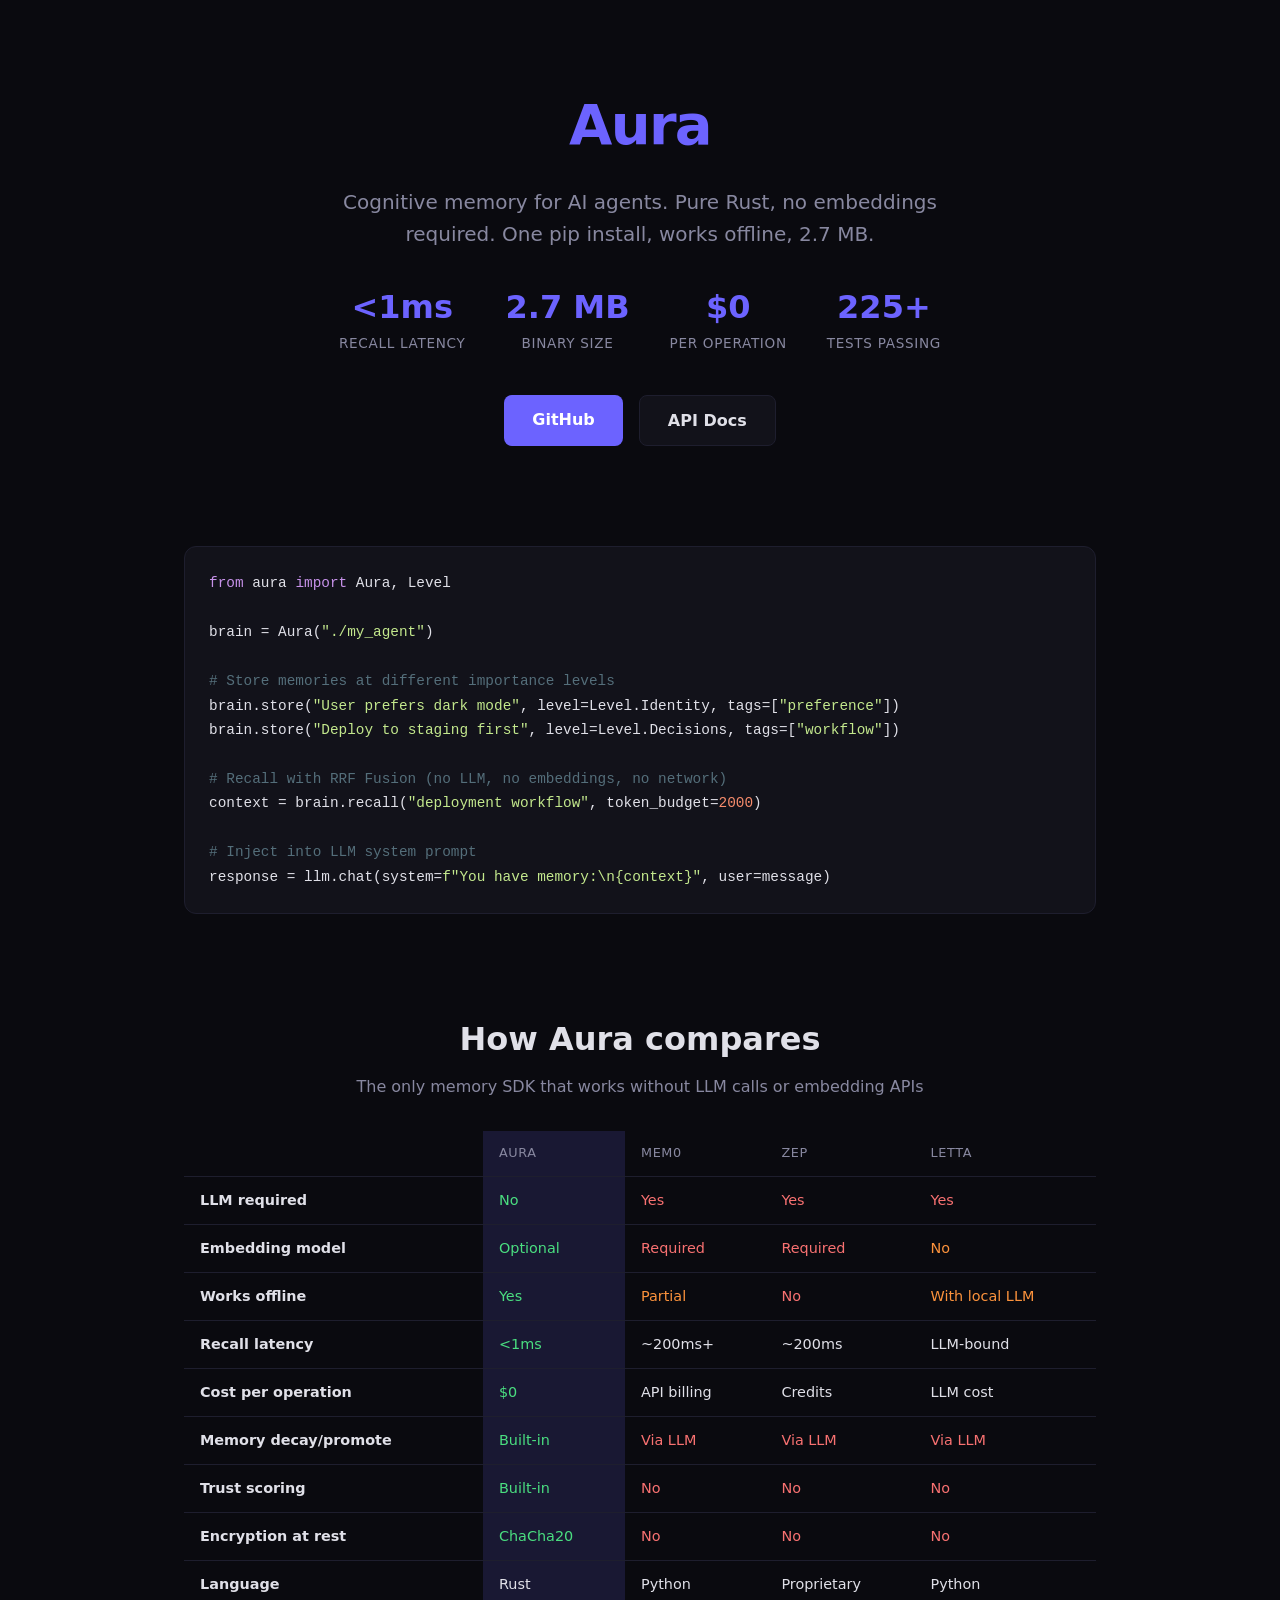
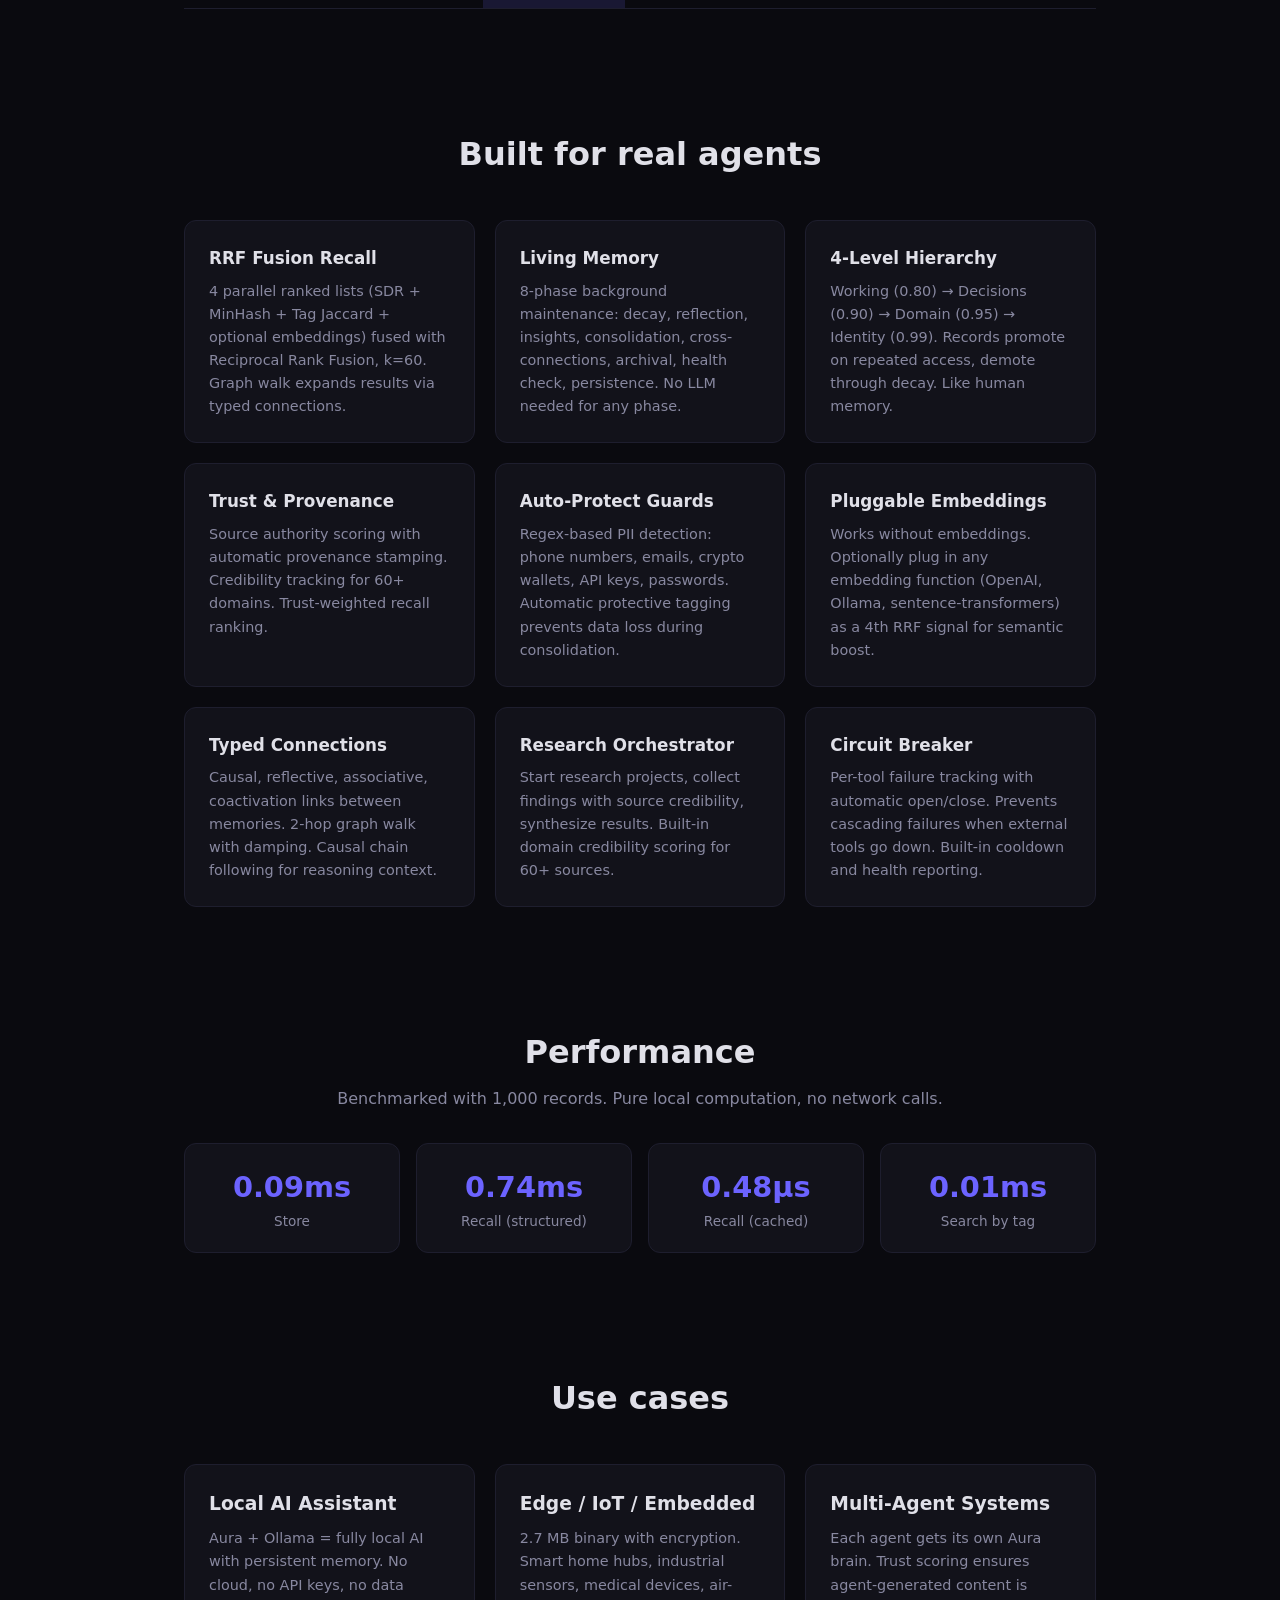
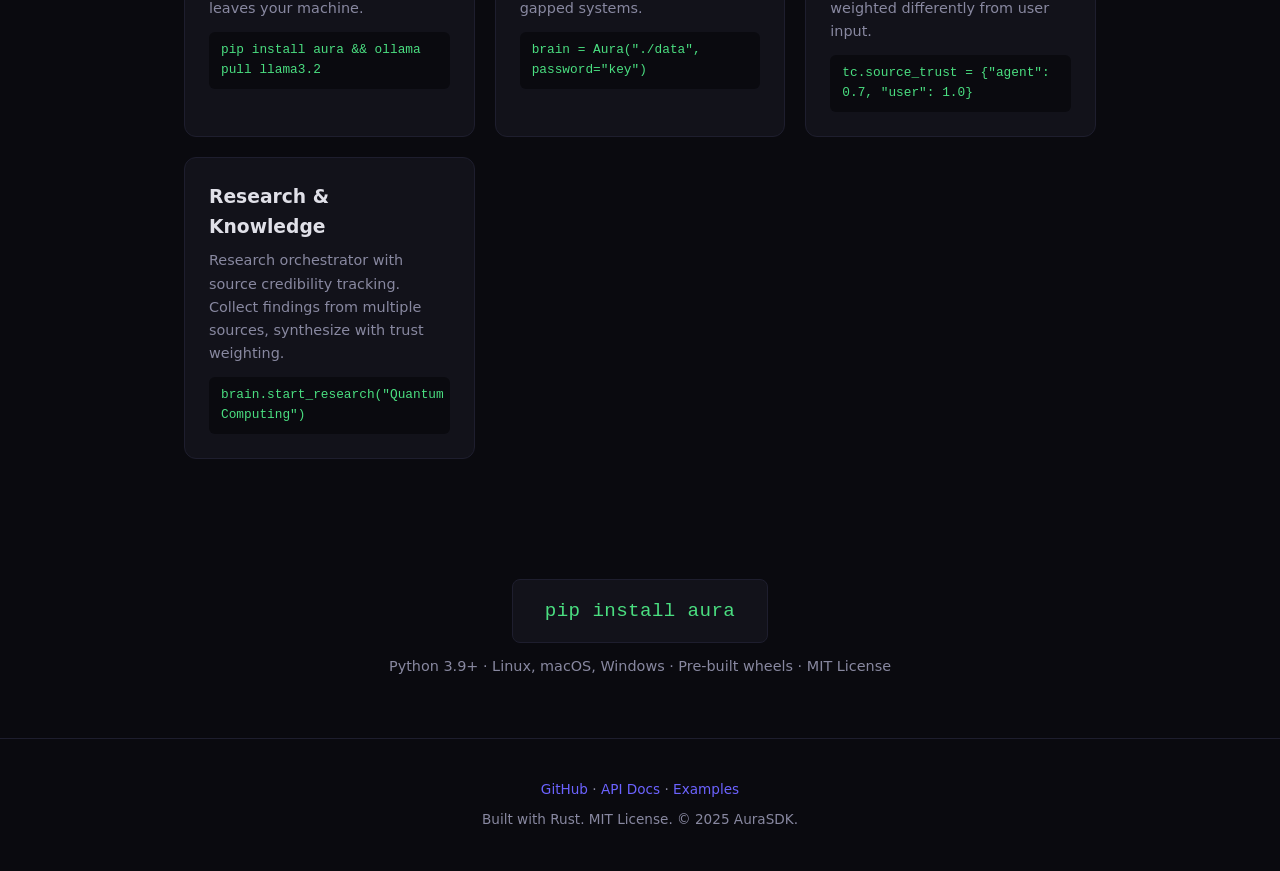
==== docs/index.html @ 0c887514 "Initial release: Aura — Cognitive memory for AI agents Pure Rust SDK with Python bindings (PyO3). No" ====
<!DOCTYPE html>
<html lang="en">
<head>
    <meta charset="UTF-8">
    <meta name="viewport" content="width=device-width, initial-scale=1.0">
    <title>Aura — Cognitive Memory for AI Agents</title>
    <meta name="description" content="Pure Rust memory SDK for AI agents. No LLM required. No embeddings. 2.7 MB binary. Works offline.">
    <style>
        :root {
            --bg: #0a0a0f;
            --surface: #12121a;
            --border: #1e1e2e;
            --text: #e0e0e8;
            --text-dim: #8888a0;
            --accent: #6c63ff;
            --accent-glow: rgba(108, 99, 255, 0.15);
            --green: #4ade80;
            --red: #f87171;
            --orange: #fb923c;
        }
        * { margin: 0; padding: 0; box-sizing: border-box; }
        body {
            font-family: -apple-system, BlinkMacSystemFont, 'Segoe UI', system-ui, sans-serif;
            background: var(--bg);
            color: var(--text);
            line-height: 1.6;
        }
        .container { max-width: 960px; margin: 0 auto; padding: 0 24px; }

        /* Hero */
        .hero {
            padding: 80px 0 60px;
            text-align: center;
        }
        .hero h1 {
            font-size: 3.5rem;
            font-weight: 700;
            letter-spacing: -0.03em;
            margin-bottom: 16px;
        }
        .hero h1 span { color: var(--accent); }
        .hero .subtitle {
            font-size: 1.25rem;
            color: var(--text-dim);
            max-width: 600px;
            margin: 0 auto 32px;
        }
        .hero-stats {
            display: flex;
            justify-content: center;
            gap: 40px;
            margin-bottom: 40px;
            flex-wrap: wrap;
        }
        .stat {
            text-align: center;
        }
        .stat .number {
            font-size: 2rem;
            font-weight: 700;
            color: var(--accent);
            font-variant-numeric: tabular-nums;
        }
        .stat .label {
            font-size: 0.85rem;
            color: var(--text-dim);
            text-transform: uppercase;
            letter-spacing: 0.05em;
        }
        .cta-row {
            display: flex;
            justify-content: center;
            gap: 16px;
            flex-wrap: wrap;
        }
        .btn {
            display: inline-block;
            padding: 12px 28px;
            border-radius: 8px;
            font-size: 1rem;
            font-weight: 600;
            text-decoration: none;
            transition: all 0.2s;
        }
        .btn-primary {
            background: var(--accent);
            color: #fff;
        }
        .btn-primary:hover { filter: brightness(1.15); }
        .btn-secondary {
            background: var(--surface);
            color: var(--text);
            border: 1px solid var(--border);
        }
        .btn-secondary:hover { border-color: var(--accent); }

        /* Code block */
        .code-section {
            padding: 40px 0;
        }
        pre {
            background: var(--surface);
            border: 1px solid var(--border);
            border-radius: 12px;
            padding: 24px;
            overflow-x: auto;
            font-size: 0.9rem;
            line-height: 1.7;
            font-family: 'JetBrains Mono', 'Fira Code', 'Cascadia Code', monospace;
        }
        .kw { color: #c792ea; }
        .fn { color: #82aaff; }
        .str { color: #c3e88d; }
        .cmt { color: #546e7a; }
        .num { color: #f78c6c; }

        /* Comparison table */
        .compare {
            padding: 60px 0;
        }
        .compare h2 {
            font-size: 2rem;
            text-align: center;
            margin-bottom: 8px;
        }
        .compare .sub {
            text-align: center;
            color: var(--text-dim);
            margin-bottom: 32px;
        }
        table {
            width: 100%;
            border-collapse: collapse;
            font-size: 0.9rem;
        }
        th, td {
            padding: 12px 16px;
            text-align: left;
            border-bottom: 1px solid var(--border);
        }
        th {
            color: var(--text-dim);
            font-weight: 500;
            font-size: 0.8rem;
            text-transform: uppercase;
            letter-spacing: 0.05em;
        }
        td:first-child { font-weight: 600; }
        .yes { color: var(--green); }
        .no { color: var(--red); }
        .partial { color: var(--orange); }
        .highlight-col {
            background: var(--accent-glow);
        }

        /* Features grid */
        .features {
            padding: 60px 0;
        }
        .features h2 {
            font-size: 2rem;
            text-align: center;
            margin-bottom: 40px;
        }
        .feature-grid {
            display: grid;
            grid-template-columns: repeat(auto-fit, minmax(280px, 1fr));
            gap: 20px;
        }
        .feature-card {
            background: var(--surface);
            border: 1px solid var(--border);
            border-radius: 12px;
            padding: 24px;
        }
        .feature-card h3 {
            font-size: 1.05rem;
            margin-bottom: 8px;
        }
        .feature-card p {
            color: var(--text-dim);
            font-size: 0.9rem;
        }

        /* Performance */
        .perf {
            padding: 60px 0;
        }
        .perf h2 {
            font-size: 2rem;
            text-align: center;
            margin-bottom: 8px;
        }
        .perf .sub {
            text-align: center;
            color: var(--text-dim);
            margin-bottom: 32px;
        }
        .perf-grid {
            display: grid;
            grid-template-columns: repeat(auto-fit, minmax(200px, 1fr));
            gap: 16px;
        }
        .perf-card {
            background: var(--surface);
            border: 1px solid var(--border);
            border-radius: 12px;
            padding: 20px;
            text-align: center;
        }
        .perf-card .value {
            font-size: 1.8rem;
            font-weight: 700;
            color: var(--accent);
            font-variant-numeric: tabular-nums;
        }
        .perf-card .metric {
            font-size: 0.85rem;
            color: var(--text-dim);
        }

        /* Use cases */
        .usecases {
            padding: 60px 0;
        }
        .usecases h2 {
            font-size: 2rem;
            text-align: center;
            margin-bottom: 40px;
        }
        .usecase-grid {
            display: grid;
            grid-template-columns: repeat(auto-fit, minmax(280px, 1fr));
            gap: 20px;
        }
        .usecase-card {
            background: var(--surface);
            border: 1px solid var(--border);
            border-radius: 12px;
            padding: 24px;
        }
        .usecase-card h3 {
            margin-bottom: 8px;
        }
        .usecase-card p {
            color: var(--text-dim);
            font-size: 0.9rem;
        }
        .usecase-card code {
            display: block;
            margin-top: 12px;
            background: var(--bg);
            padding: 8px 12px;
            border-radius: 6px;
            font-size: 0.8rem;
            font-family: 'JetBrains Mono', monospace;
            color: var(--green);
        }

        /* Footer */
        .footer {
            padding: 40px 0;
            text-align: center;
            color: var(--text-dim);
            font-size: 0.85rem;
            border-top: 1px solid var(--border);
        }
        .footer a { color: var(--accent); text-decoration: none; }
        .footer a:hover { text-decoration: underline; }

        /* Install banner */
        .install {
            padding: 60px 0;
            text-align: center;
        }
        .install-cmd {
            display: inline-block;
            background: var(--surface);
            border: 1px solid var(--border);
            border-radius: 8px;
            padding: 16px 32px;
            font-family: 'JetBrains Mono', monospace;
            font-size: 1.2rem;
            color: var(--green);
            letter-spacing: 0.02em;
        }
        .install p {
            color: var(--text-dim);
            margin-top: 12px;
            font-size: 0.9rem;
        }

        @media (max-width: 640px) {
            .hero h1 { font-size: 2.2rem; }
            .hero-stats { gap: 24px; }
            .stat .number { font-size: 1.5rem; }
        }
    </style>
</head>
<body>

<section class="hero">
    <div class="container">
        <h1><span>Aura</span></h1>
        <p class="subtitle">Cognitive memory for AI agents. Pure Rust, no embeddings required. One pip install, works offline, 2.7 MB.</p>
        <div class="hero-stats">
            <div class="stat">
                <div class="number">&lt;1ms</div>
                <div class="label">Recall latency</div>
            </div>
            <div class="stat">
                <div class="number">2.7 MB</div>
                <div class="label">Binary size</div>
            </div>
            <div class="stat">
                <div class="number">$0</div>
                <div class="label">Per operation</div>
            </div>
            <div class="stat">
                <div class="number">225+</div>
                <div class="label">Tests passing</div>
            </div>
        </div>
        <div class="cta-row">
            <a href="https://github.com/teolex2020/AuraSDK" class="btn btn-primary">GitHub</a>
            <a href="https://github.com/teolex2020/AuraSDK/blob/main/docs/API.md" class="btn btn-secondary">API Docs</a>
        </div>
    </div>
</section>

<section class="code-section">
    <div class="container">
<pre><span class="kw">from</span> aura <span class="kw">import</span> Aura, Level

brain = Aura(<span class="str">"./my_agent"</span>)

<span class="cmt"># Store memories at different importance levels</span>
brain.store(<span class="str">"User prefers dark mode"</span>, level=Level.Identity, tags=[<span class="str">"preference"</span>])
brain.store(<span class="str">"Deploy to staging first"</span>, level=Level.Decisions, tags=[<span class="str">"workflow"</span>])

<span class="cmt"># Recall with RRF Fusion (no LLM, no embeddings, no network)</span>
context = brain.recall(<span class="str">"deployment workflow"</span>, token_budget=<span class="num">2000</span>)

<span class="cmt"># Inject into LLM system prompt</span>
response = llm.chat(system=<span class="str">f"You have memory:\n{context}"</span>, user=message)</pre>
    </div>
</section>

<section class="compare">
    <div class="container">
        <h2>How Aura compares</h2>
        <p class="sub">The only memory SDK that works without LLM calls or embedding APIs</p>
        <table>
            <thead>
                <tr>
                    <th></th>
                    <th class="highlight-col">Aura</th>
                    <th>Mem0</th>
                    <th>Zep</th>
                    <th>Letta</th>
                </tr>
            </thead>
            <tbody>
                <tr>
                    <td>LLM required</td>
                    <td class="highlight-col yes">No</td>
                    <td class="no">Yes</td>
                    <td class="no">Yes</td>
                    <td class="no">Yes</td>
                </tr>
                <tr>
                    <td>Embedding model</td>
                    <td class="highlight-col yes">Optional</td>
                    <td class="no">Required</td>
                    <td class="no">Required</td>
                    <td class="partial">No</td>
                </tr>
                <tr>
                    <td>Works offline</td>
                    <td class="highlight-col yes">Yes</td>
                    <td class="partial">Partial</td>
                    <td class="no">No</td>
                    <td class="partial">With local LLM</td>
                </tr>
                <tr>
                    <td>Recall latency</td>
                    <td class="highlight-col yes">&lt;1ms</td>
                    <td>~200ms+</td>
                    <td>~200ms</td>
                    <td>LLM-bound</td>
                </tr>
                <tr>
                    <td>Cost per operation</td>
                    <td class="highlight-col yes">$0</td>
                    <td>API billing</td>
                    <td>Credits</td>
                    <td>LLM cost</td>
                </tr>
                <tr>
                    <td>Memory decay/promote</td>
                    <td class="highlight-col yes">Built-in</td>
                    <td class="no">Via LLM</td>
                    <td class="no">Via LLM</td>
                    <td class="no">Via LLM</td>
                </tr>
                <tr>
                    <td>Trust scoring</td>
                    <td class="highlight-col yes">Built-in</td>
                    <td class="no">No</td>
                    <td class="no">No</td>
                    <td class="no">No</td>
                </tr>
                <tr>
                    <td>Encryption at rest</td>
                    <td class="highlight-col yes">ChaCha20</td>
                    <td class="no">No</td>
                    <td class="no">No</td>
                    <td class="no">No</td>
                </tr>
                <tr>
                    <td>Language</td>
                    <td class="highlight-col">Rust</td>
                    <td>Python</td>
                    <td>Proprietary</td>
                    <td>Python</td>
                </tr>
            </tbody>
        </table>
    </div>
</section>

<section class="features">
    <div class="container">
        <h2>Built for real agents</h2>
        <div class="feature-grid">
            <div class="feature-card">
                <h3>RRF Fusion Recall</h3>
                <p>4 parallel ranked lists (SDR + MinHash + Tag Jaccard + optional embeddings) fused with Reciprocal Rank Fusion, k=60. Graph walk expands results via typed connections.</p>
            </div>
            <div class="feature-card">
                <h3>Living Memory</h3>
                <p>8-phase background maintenance: decay, reflection, insights, consolidation, cross-connections, archival, health check, persistence. No LLM needed for any phase.</p>
            </div>
            <div class="feature-card">
                <h3>4-Level Hierarchy</h3>
                <p>Working (0.80) &rarr; Decisions (0.90) &rarr; Domain (0.95) &rarr; Identity (0.99). Records promote on repeated access, demote through decay. Like human memory.</p>
            </div>
            <div class="feature-card">
                <h3>Trust &amp; Provenance</h3>
                <p>Source authority scoring with automatic provenance stamping. Credibility tracking for 60+ domains. Trust-weighted recall ranking.</p>
            </div>
            <div class="feature-card">
                <h3>Auto-Protect Guards</h3>
                <p>Regex-based PII detection: phone numbers, emails, crypto wallets, API keys, passwords. Automatic protective tagging prevents data loss during consolidation.</p>
            </div>
            <div class="feature-card">
                <h3>Pluggable Embeddings</h3>
                <p>Works without embeddings. Optionally plug in any embedding function (OpenAI, Ollama, sentence-transformers) as a 4th RRF signal for semantic boost.</p>
            </div>
            <div class="feature-card">
                <h3>Typed Connections</h3>
                <p>Causal, reflective, associative, coactivation links between memories. 2-hop graph walk with damping. Causal chain following for reasoning context.</p>
            </div>
            <div class="feature-card">
                <h3>Research Orchestrator</h3>
                <p>Start research projects, collect findings with source credibility, synthesize results. Built-in domain credibility scoring for 60+ sources.</p>
            </div>
            <div class="feature-card">
                <h3>Circuit Breaker</h3>
                <p>Per-tool failure tracking with automatic open/close. Prevents cascading failures when external tools go down. Built-in cooldown and health reporting.</p>
            </div>
        </div>
    </div>
</section>

<section class="perf">
    <div class="container">
        <h2>Performance</h2>
        <p class="sub">Benchmarked with 1,000 records. Pure local computation, no network calls.</p>
        <div class="perf-grid">
            <div class="perf-card">
                <div class="value">0.09ms</div>
                <div class="metric">Store</div>
            </div>
            <div class="perf-card">
                <div class="value">0.74ms</div>
                <div class="metric">Recall (structured)</div>
            </div>
            <div class="perf-card">
                <div class="value">0.48&micro;s</div>
                <div class="metric">Recall (cached)</div>
            </div>
            <div class="perf-card">
                <div class="value">0.01ms</div>
                <div class="metric">Search by tag</div>
            </div>
        </div>
    </div>
</section>

<section class="usecases">
    <div class="container">
        <h2>Use cases</h2>
        <div class="usecase-grid">
            <div class="usecase-card">
                <h3>Local AI Assistant</h3>
                <p>Aura + Ollama = fully local AI with persistent memory. No cloud, no API keys, no data leaves your machine.</p>
                <code>pip install aura &amp;&amp; ollama pull llama3.2</code>
            </div>
            <div class="usecase-card">
                <h3>Edge / IoT / Embedded</h3>
                <p>2.7 MB binary with encryption. Smart home hubs, industrial sensors, medical devices, air-gapped systems.</p>
                <code>brain = Aura("./data", password="key")</code>
            </div>
            <div class="usecase-card">
                <h3>Multi-Agent Systems</h3>
                <p>Each agent gets its own Aura brain. Trust scoring ensures agent-generated content is weighted differently from user input.</p>
                <code>tc.source_trust = {"agent": 0.7, "user": 1.0}</code>
            </div>
            <div class="usecase-card">
                <h3>Research &amp; Knowledge</h3>
                <p>Research orchestrator with source credibility tracking. Collect findings from multiple sources, synthesize with trust weighting.</p>
                <code>brain.start_research("Quantum Computing")</code>
            </div>
        </div>
    </div>
</section>

<section class="install">
    <div class="container">
        <div class="install-cmd">pip install aura</div>
        <p>Python 3.9+ &middot; Linux, macOS, Windows &middot; Pre-built wheels &middot; MIT License</p>
    </div>
</section>

<footer class="footer">
    <div class="container">
        <p>
            <a href="https://github.com/teolex2020/AuraSDK">GitHub</a> &middot;
            <a href="https://github.com/teolex2020/AuraSDK/blob/main/docs/API.md">API Docs</a> &middot;
            <a href="https://github.com/teolex2020/AuraSDK/tree/main/examples">Examples</a>
        </p>
        <p style="margin-top: 8px;">Built with Rust. MIT License. &copy; 2025 AuraSDK.</p>
    </div>
</footer>

</body>
</html>
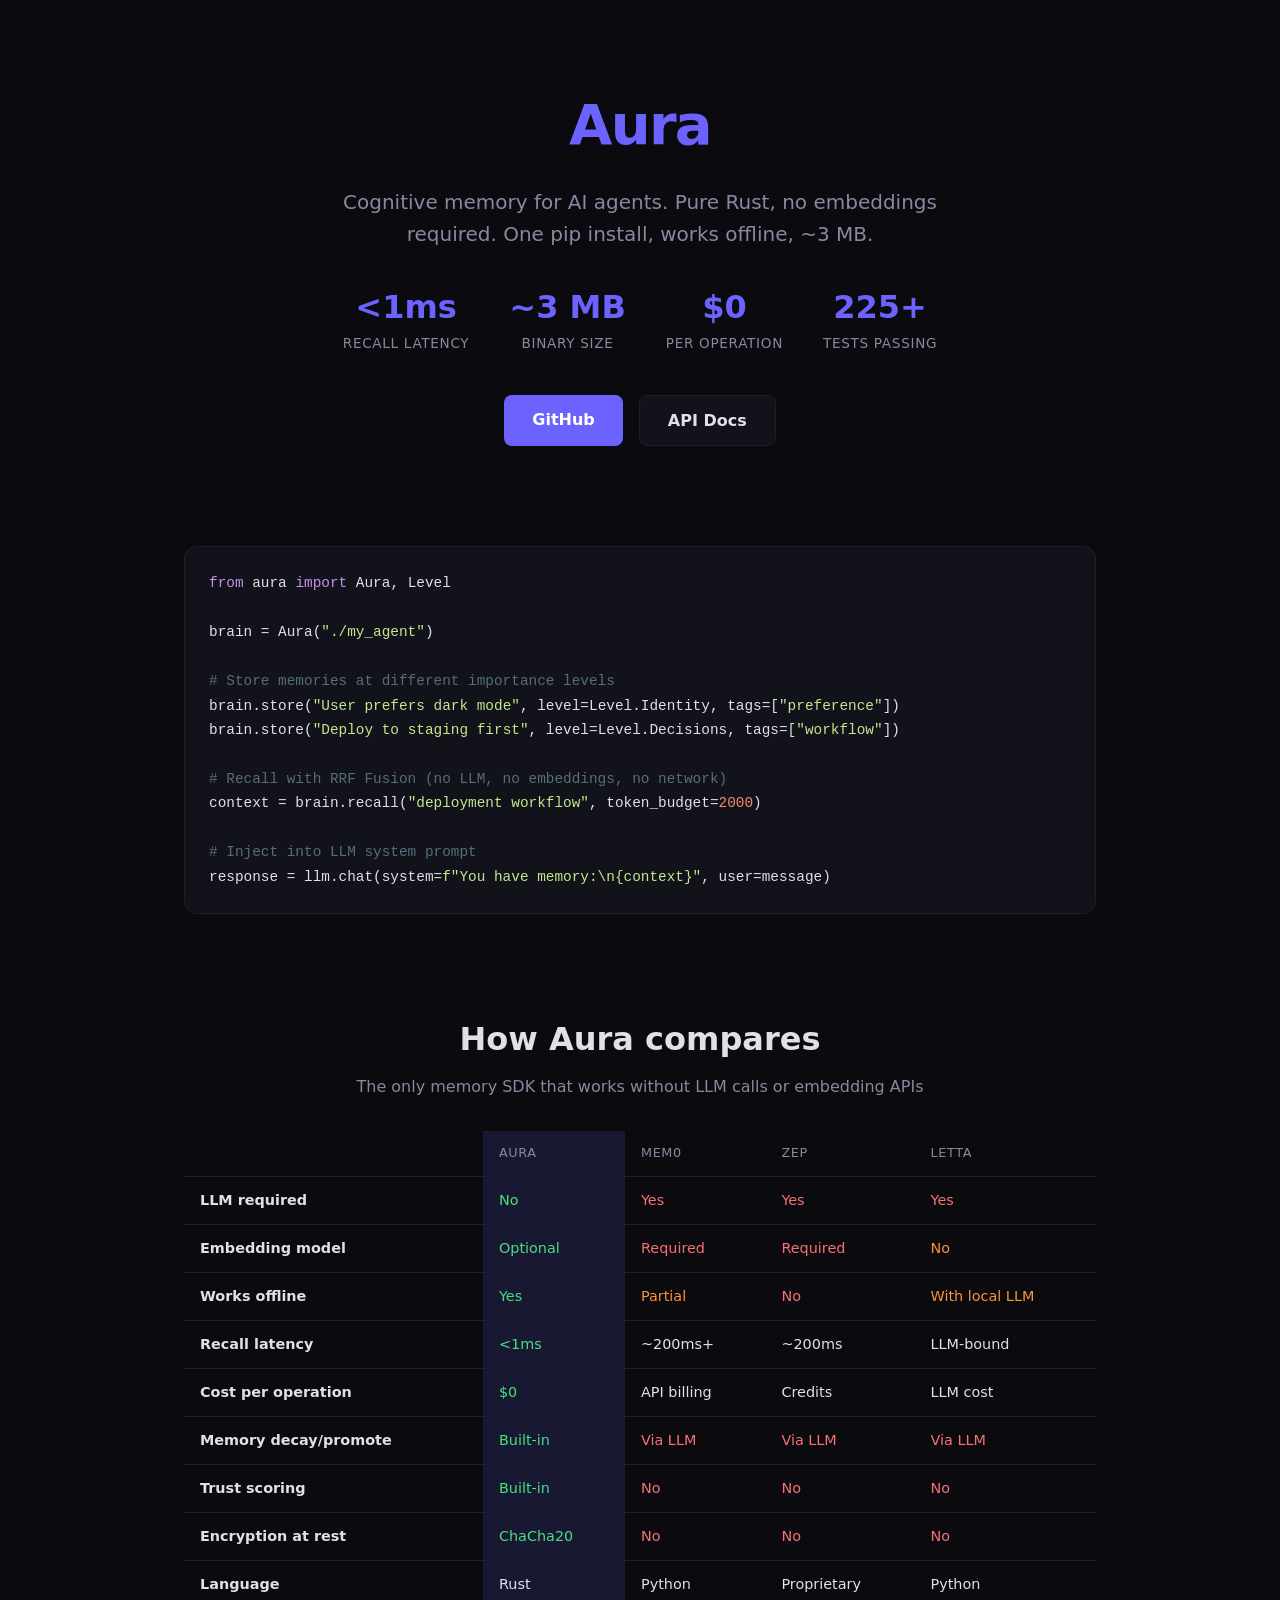
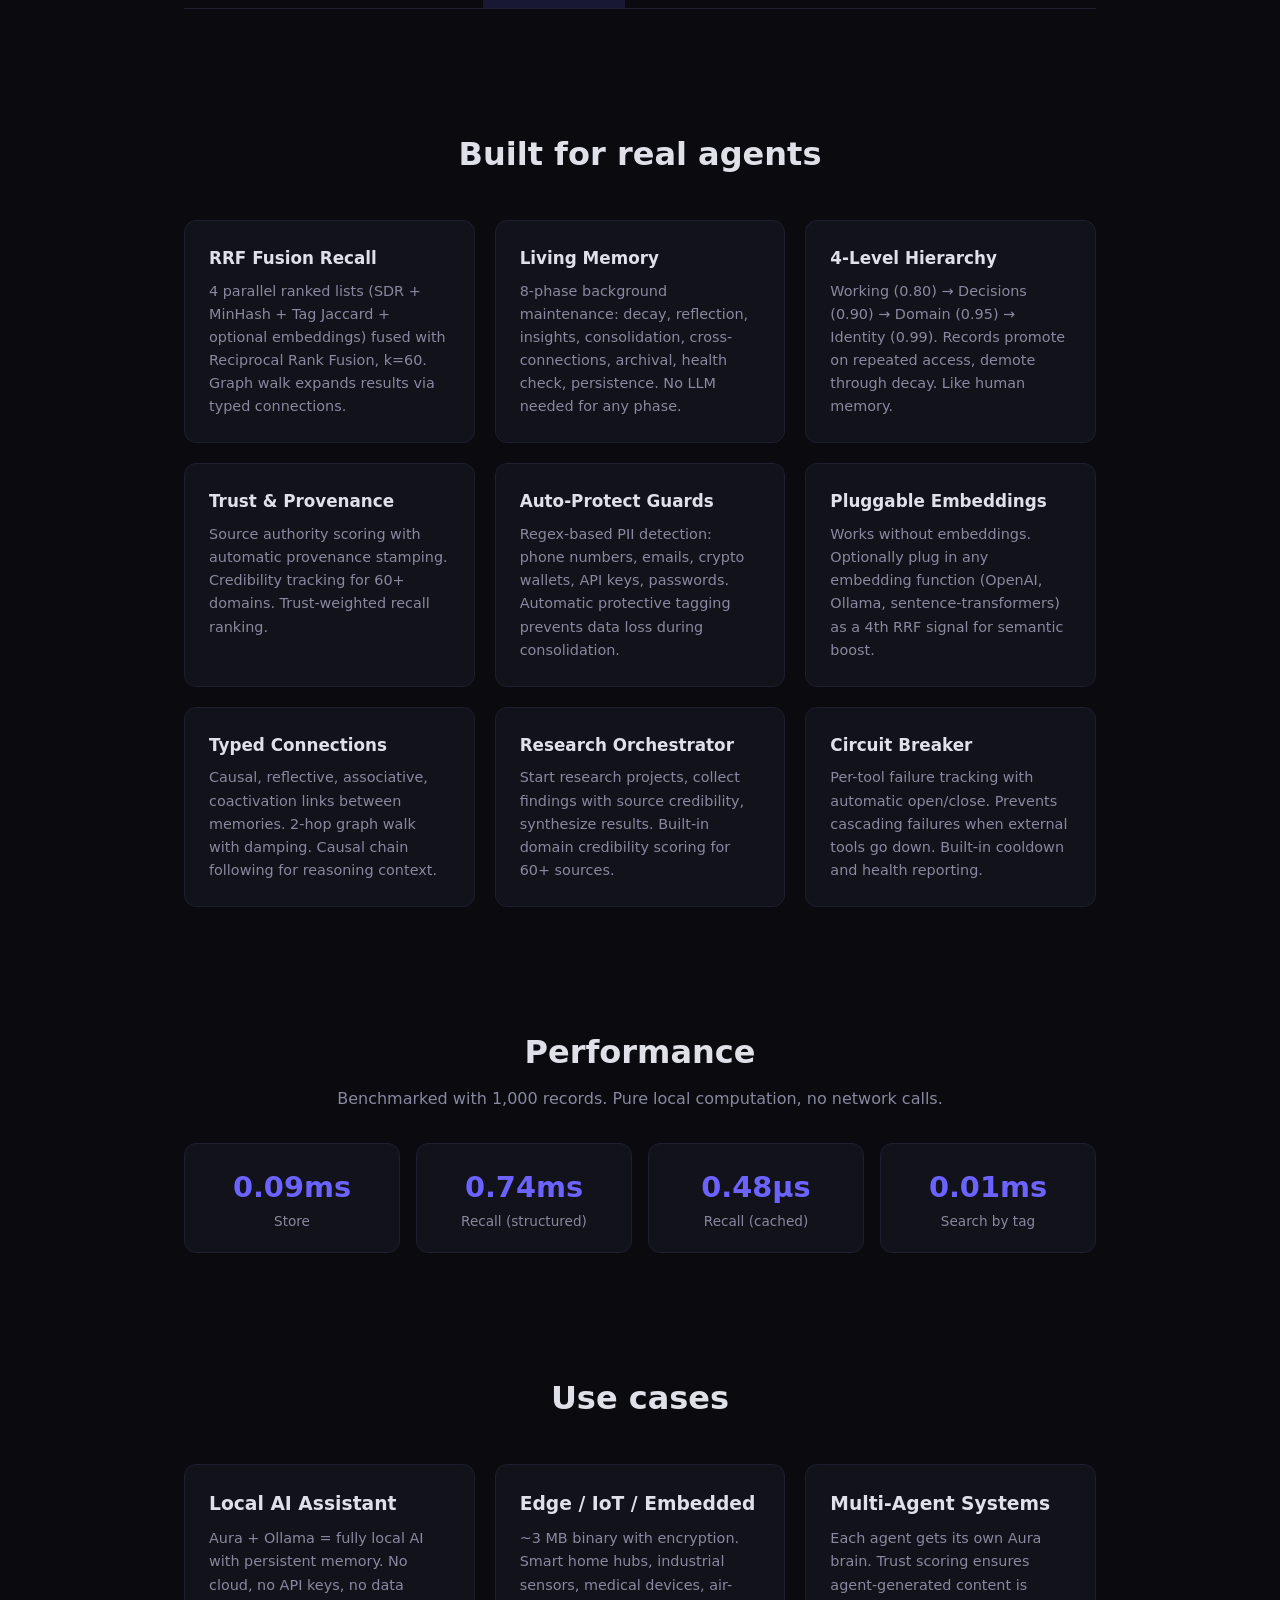
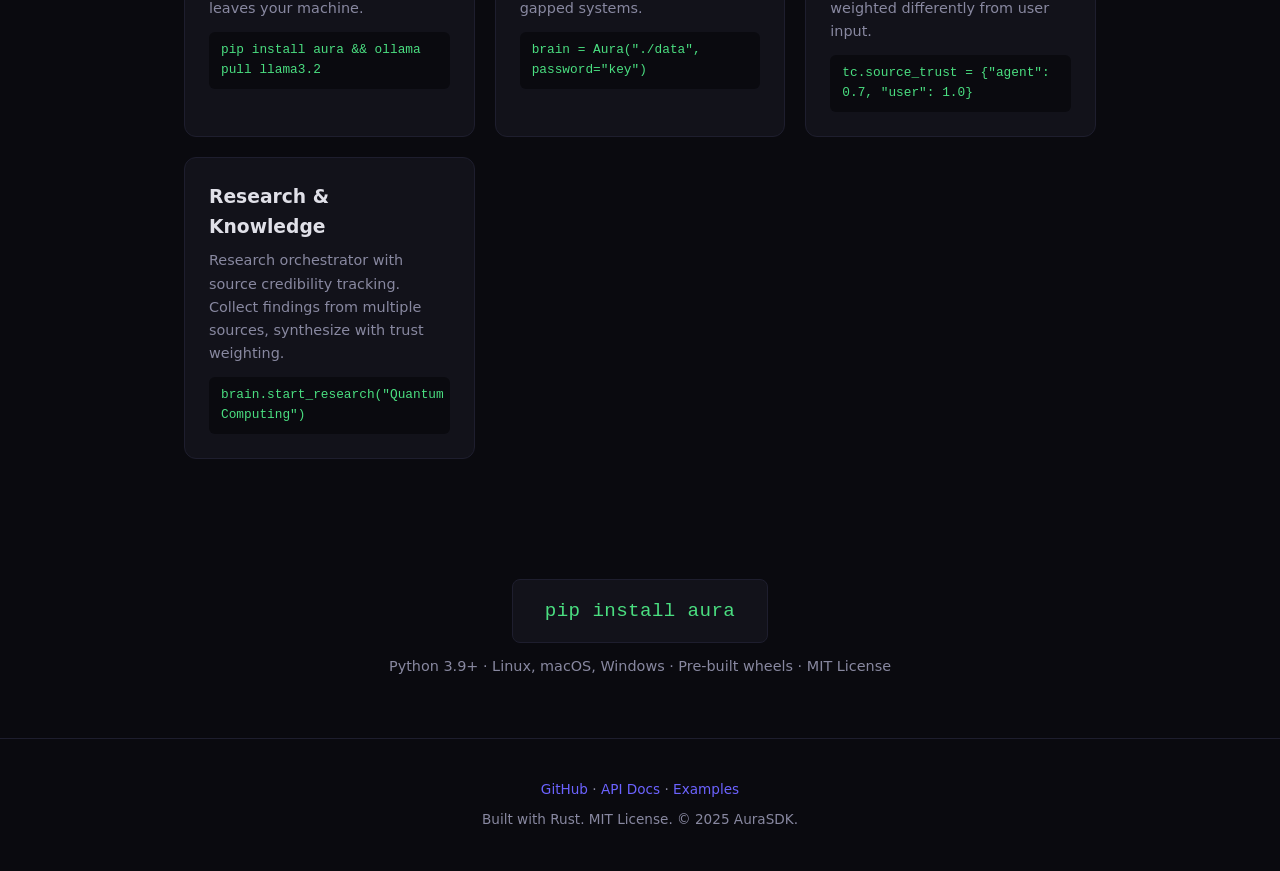
==== commit b11155de: "Add marketing content, demo scripts, update binary size to ~3 MB - Update binary size from 2.7 MB to" ====
--- a/docs/index.html
+++ b/docs/index.html
@@ -4,7 +4,7 @@
     <meta charset="UTF-8">
     <meta name="viewport" content="width=device-width, initial-scale=1.0">
     <title>Aura — Cognitive Memory for AI Agents</title>
-    <meta name="description" content="Pure Rust memory SDK for AI agents. No LLM required. No embeddings. 2.7 MB binary. Works offline.">
+    <meta name="description" content="Pure Rust memory SDK for AI agents. No LLM required. No embeddings. ~3 MB binary. Works offline.">
     <style>
         :root {
             --bg: #0a0a0f;
@@ -302,14 +302,14 @@
 <section class="hero">
     <div class="container">
         <h1><span>Aura</span></h1>
-        <p class="subtitle">Cognitive memory for AI agents. Pure Rust, no embeddings required. One pip install, works offline, 2.7 MB.</p>
+        <p class="subtitle">Cognitive memory for AI agents. Pure Rust, no embeddings required. One pip install, works offline, ~3 MB.</p>
         <div class="hero-stats">
             <div class="stat">
                 <div class="number">&lt;1ms</div>
                 <div class="label">Recall latency</div>
             </div>
             <div class="stat">
-                <div class="number">2.7 MB</div>
+                <div class="number">~3 MB</div>
                 <div class="label">Binary size</div>
             </div>
             <div class="stat">
@@ -509,7 +509,7 @@
             </div>
             <div class="usecase-card">
                 <h3>Edge / IoT / Embedded</h3>
-                <p>2.7 MB binary with encryption. Smart home hubs, industrial sensors, medical devices, air-gapped systems.</p>
+                <p>~3 MB binary with encryption. Smart home hubs, industrial sensors, medical devices, air-gapped systems.</p>
                 <code>brain = Aura("./data", password="key")</code>
             </div>
             <div class="usecase-card">
